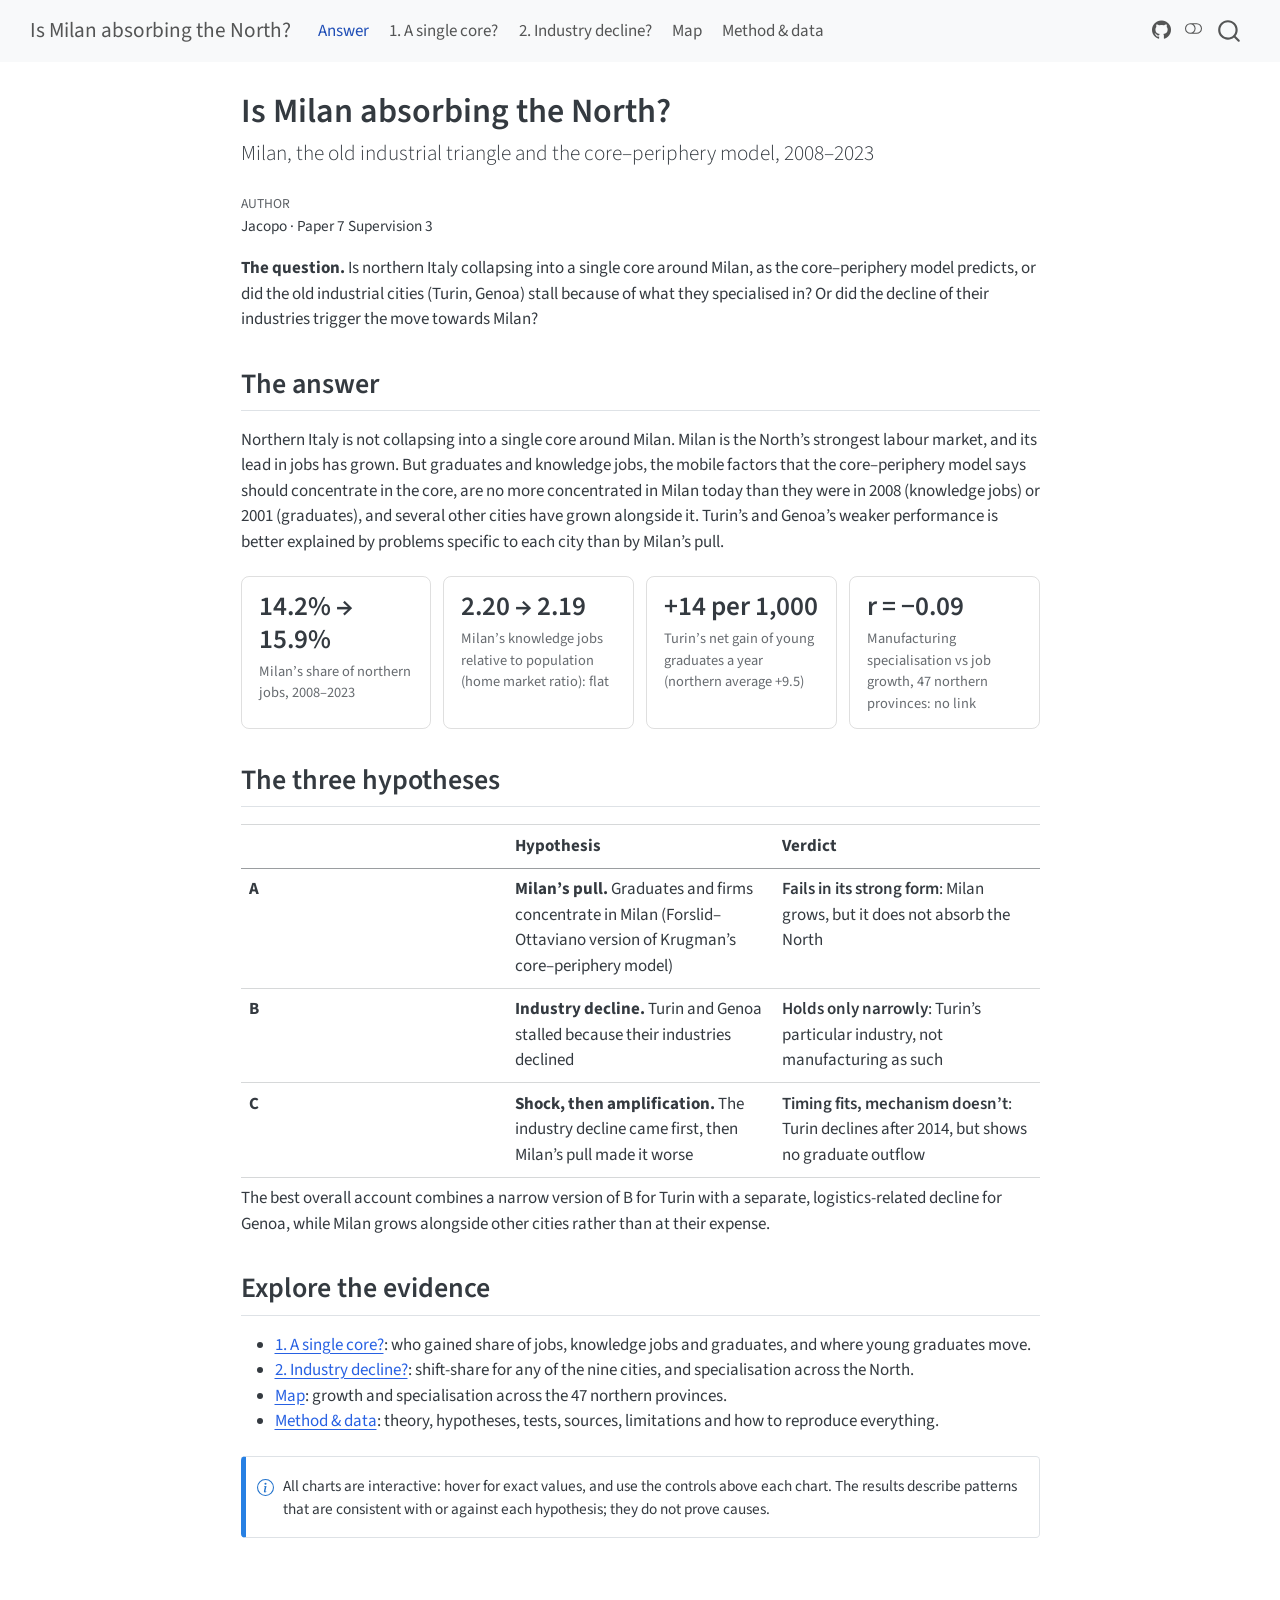
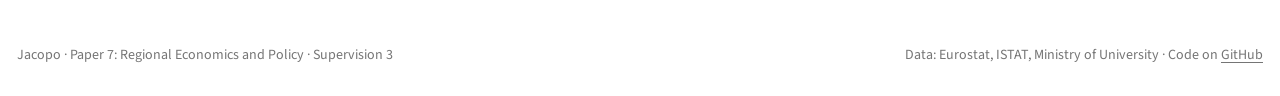
==== index.html @ 8862f88a "Built site for gh-pages" ====
<!DOCTYPE html>
<html xmlns="http://www.w3.org/1999/xhtml" lang="en" xml:lang="en"><head>

<meta charset="utf-8">
<meta name="generator" content="quarto-1.11.9">

<meta name="viewport" content="width=device-width, initial-scale=1.0, user-scalable=yes">

<meta name="author" content="Jacopo · Paper 7 Supervision 3">

<title>Is Milan absorbing the North?</title>
<style>
/* Default styles provided by pandoc.
** See https://pandoc.org/MANUAL.html#variables-for-html for config info.
*/
span.smallcaps{font-variant: small-caps;}
div.columns{display: flex; gap: 1.5em;}
div.column{flex: auto;}
@media screen {
div.columns{gap: min(4vw, 1.5em);}
div.column{overflow-x: auto;}
}
div.hanging-indent{margin-left: 1.5em; text-indent: -1.5em;}
ul.task-list{list-style: none;}
ul.task-list li input[type="checkbox"] {
  width: 0.8em;
  margin: 0 0.8em 0.2em -1em; /* quarto-specific, see https://github.com/quarto-dev/quarto-cli/issues/4556 */ 
  vertical-align: middle;
}
</style>


<script src="site_libs/quarto-nav/quarto-nav.js"></script>
<script src="site_libs/quarto-nav/headroom.min.js"></script>
<script src="site_libs/clipboard/clipboard.min.js"></script>
<script src="site_libs/quarto-search/autocomplete.umd.js"></script>
<script src="site_libs/quarto-search/fuse.min.js"></script>
<script src="site_libs/quarto-search/quarto-search.js"></script>
<meta name="quarto:offset" content="./">
<script src="site_libs/quarto-html/quarto.js" type="module"></script>
<script src="site_libs/quarto-html/tabsets/tabsets.js" type="module"></script>
<script src="site_libs/quarto-html/scrollable-regions/scrollable-regions.js" type="module"></script>
<script src="site_libs/quarto-html/popper.min.js"></script>
<script src="site_libs/quarto-html/tippy.umd.min.js"></script>
<script src="site_libs/quarto-html/anchor.min.js"></script>
<link href="site_libs/quarto-html/tippy.css" rel="stylesheet">
<link href="site_libs/quarto-html/quarto-syntax-highlighting-63b5708e65d6cd79cd7618c58d0c21e7.css" rel="stylesheet" class="quarto-color-scheme" id="quarto-text-highlighting-styles">
<link href="site_libs/quarto-html/quarto-syntax-highlighting-dark-447e42e69aaa9833c0ba1b986f430b20.css" rel="stylesheet" class="quarto-color-scheme quarto-color-alternate" id="quarto-text-highlighting-styles">
<link href="site_libs/quarto-html/quarto-syntax-highlighting-63b5708e65d6cd79cd7618c58d0c21e7.css" rel="stylesheet" class="quarto-color-scheme-extra" id="quarto-text-highlighting-styles">
<script src="site_libs/bootstrap/bootstrap.min.js"></script>
<link href="site_libs/bootstrap/bootstrap-icons.css" rel="stylesheet">
<link href="site_libs/bootstrap/bootstrap-d31a0c91b01e363be7b7a36e602e2c70.min.css" rel="stylesheet" append-hash="true" class="quarto-color-scheme" id="quarto-bootstrap" data-mode="light">
<link href="site_libs/bootstrap/bootstrap-dark-c1afb647e6504aed1ecd096a1ed45b6d.min.css" rel="stylesheet" append-hash="true" class="quarto-color-scheme quarto-color-alternate" id="quarto-bootstrap" data-mode="dark">
<link href="site_libs/bootstrap/bootstrap-d31a0c91b01e363be7b7a36e602e2c70.min.css" rel="stylesheet" append-hash="true" class="quarto-color-scheme-extra" id="quarto-bootstrap" data-mode="light">
<script id="quarto-search-options" type="application/json">{
  "location": "navbar",
  "copy-button": false,
  "collapse-after": 3,
  "panel-placement": "end",
  "type": "overlay",
  "limit": 50,
  "keyboard-shortcut": [
    "f",
    "/",
    "s"
  ],
  "show-item-context": false,
  "language": {
    "search-no-results-text": "No results",
    "search-matching-documents-text": "matching documents",
    "search-copy-link-title": "Copy link to search",
    "search-hide-matches-text": "Hide additional matches",
    "search-more-match-text": "more match in this document",
    "search-more-matches-text": "more matches in this document",
    "search-clear-button-title": "Clear",
    "search-text-placeholder": "",
    "search-detached-cancel-button-title": "Cancel",
    "search-submit-button-title": "Submit",
    "search-label": "Search"
  }
}</script>


<link rel="stylesheet" href="styles.css">
</head>

<body class="nav-fixed fullcontent quarto-light"><a id="quarto-skip-link" class="visually-hidden-focusable" href="#quarto-document-content">Skip to main content</a><script id="quarto-html-before-body" type="application/javascript">
    const toggleBodyColorMode = (bsSheetEl) => {
      const mode = bsSheetEl.getAttribute("data-mode");
      const bodyEl = window.document.querySelector("body");
      if (mode === "dark") {
        bodyEl.classList.add("quarto-dark");
        bodyEl.classList.remove("quarto-light");
      } else {
        bodyEl.classList.add("quarto-light");
        bodyEl.classList.remove("quarto-dark");
      }
    }
    const toggleBodyColorPrimary = () => {
      const bsSheetEl = window.document.querySelector("link#quarto-bootstrap:not([rel=disabled-stylesheet])");
      if (bsSheetEl) {
        toggleBodyColorMode(bsSheetEl);
      }
    }
    const setColorSchemeToggle = (alternate) => {
      const toggles = window.document.querySelectorAll('.quarto-color-scheme-toggle');
      for (let i=0; i < toggles.length; i++) {
        const toggle = toggles[i];
        if (toggle) {
          toggle.setAttribute("aria-checked", alternate ? "true" : "false");
          if (alternate) {
            toggle.classList.add("alternate");
          } else {
            toggle.classList.remove("alternate");
          }
        }
      }
    };
    const toggleColorMode = (alternate) => {
      // Switch the stylesheets
      const primaryStylesheets = window.document.querySelectorAll('link.quarto-color-scheme:not(.quarto-color-alternate)');
      const alternateStylesheets = window.document.querySelectorAll('link.quarto-color-scheme.quarto-color-alternate');
      manageTransitions('#quarto-margin-sidebar .nav-link', false);
      if (alternate) {
        // note: dark is layered on light, we don't disable primary!
        enableStylesheet(alternateStylesheets);
        for (const sheetNode of alternateStylesheets) {
          if (sheetNode.id === "quarto-bootstrap") {
            toggleBodyColorMode(sheetNode);
          }
        }
      } else {
        disableStylesheet(alternateStylesheets);
        enableStylesheet(primaryStylesheets)
        toggleBodyColorPrimary();
      }
      manageTransitions('#quarto-margin-sidebar .nav-link', true);
      // Switch the toggles
      setColorSchemeToggle(alternate)
    }
    // Hack to workaround the fact that safari doesn't
    // properly recolor the scrollbar when toggling (#1455).
    // Not run on load: stylesheets are set before first paint there, and
    // scrolling would undo the scroll to a URL fragment (#14973).
    // The one pixel nudge keeps the reader where they were.
    const refreshSafariScrollbar = () => {
      if (navigator.userAgent.indexOf('Safari') > 0 && navigator.userAgent.indexOf('Chrome') == -1) {
        manageTransitions("body", false);
        const scrollY = window.scrollY;
        window.scrollTo(0, scrollY > 0 ? scrollY - 1 : 1);
        setTimeout(() => {
          window.scrollTo(0, scrollY);
          manageTransitions("body", true);
        }, 40);
      }
    }
    const disableStylesheet = (stylesheets) => {
      for (let i=0; i < stylesheets.length; i++) {
        const stylesheet = stylesheets[i];
        stylesheet.rel = 'disabled-stylesheet';
      }
    }
    const enableStylesheet = (stylesheets) => {
      for (let i=0; i < stylesheets.length; i++) {
        const stylesheet = stylesheets[i];
        if(stylesheet.rel !== 'stylesheet') { // for Chrome, which will still FOUC without this check
          stylesheet.rel = 'stylesheet';
        }
      }
    }
    const manageTransitions = (selector, allowTransitions) => {
      const els = window.document.querySelectorAll(selector);
      for (let i=0; i < els.length; i++) {
        const el = els[i];
        if (allowTransitions) {
          el.classList.remove('notransition');
        } else {
          el.classList.add('notransition');
        }
      }
    }
    const isFileUrl = () => {
      return window.location.protocol === 'file:';
    }
    const hasAlternateSentinel = () => {
      let styleSentinel = getColorSchemeSentinel();
      if (styleSentinel !== null) {
        return styleSentinel === "alternate";
      } else {
        return false;
      }
    }
    const setStyleSentinel = (alternate) => {
      const value = alternate ? "alternate" : "default";
      if (!isFileUrl()) {
        window.localStorage.setItem("quarto-color-scheme", value);
      } else {
        localAlternateSentinel = value;
      }
    }
    const getColorSchemeSentinel = () => {
      if (!isFileUrl()) {
        const storageValue = window.localStorage.getItem("quarto-color-scheme");
        return storageValue != null ? storageValue : localAlternateSentinel;
      } else {
        return localAlternateSentinel;
      }
    }
    const toggleGiscusIfUsed = (isAlternate, darkModeDefault) => {
      const baseTheme = document.querySelector('#giscus-base-theme')?.value ?? 'light';
      const alternateTheme = document.querySelector('#giscus-alt-theme')?.value ?? 'dark';
      let newTheme = '';
      if(authorPrefersDark) {
        newTheme = isAlternate ? baseTheme : alternateTheme;
      } else {
        newTheme = isAlternate ? alternateTheme : baseTheme;
      }
      const changeGiscusTheme = () => {
        // From: https://github.com/giscus/giscus/issues/336
        const sendMessage = (message) => {
          const iframe = document.querySelector('iframe.giscus-frame');
          if (!iframe) return;
          iframe.contentWindow.postMessage({ giscus: message }, 'https://giscus.app');
        }
        sendMessage({
          setConfig: {
            theme: newTheme
          }
        });
      }
      const isGiscussLoaded = window.document.querySelector('iframe.giscus-frame') !== null;
      if (isGiscussLoaded) {
        changeGiscusTheme();
      }
    };
    const authorPrefersDark = false;
    const darkModeDefault = authorPrefersDark;
      document.querySelector('link#quarto-text-highlighting-styles.quarto-color-scheme-extra').rel = 'disabled-stylesheet';
      document.querySelector('link#quarto-bootstrap.quarto-color-scheme-extra').rel = 'disabled-stylesheet';
    let localAlternateSentinel = darkModeDefault ? 'alternate' : 'default';
    // Dark / light mode switch
    window.quartoToggleColorScheme = () => {
      // Read the current dark / light value
      let toAlternate = !hasAlternateSentinel();
      toggleColorMode(toAlternate);
      refreshSafariScrollbar();
      setStyleSentinel(toAlternate);
      toggleGiscusIfUsed(toAlternate, darkModeDefault);
      window.dispatchEvent(new Event('resize'));
    };
    // Switch to dark mode if need be
    if (hasAlternateSentinel()) {
      toggleColorMode(true);
    } else {
      toggleColorMode(false);
    }
  </script>

<div id="quarto-search-results"></div>
  <header id="quarto-header" class="headroom fixed-top">
    <nav class="navbar navbar-expand-lg " data-bs-theme="dark" aria-label="Site">
      <div class="navbar-container container-fluid">
      <div class="navbar-brand-container mx-auto">
    <a class="navbar-brand" href="./index.html">
    <span class="navbar-title">Is Milan absorbing the North?</span>
    </a>
  </div>
          <button class="navbar-toggler" type="button" data-bs-toggle="collapse" data-bs-target="#navbarCollapse" aria-controls="navbarCollapse" aria-expanded="false" aria-label="Toggle navigation" onclick="if (window.quartoToggleHeadroom) { window.quartoToggleHeadroom(); }">
  <span class="navbar-toggler-icon"></span>
</button>
          <div class="collapse navbar-collapse" id="navbarCollapse">
            <ul class="navbar-nav navbar-nav-scroll me-auto">
  <li class="nav-item">
    <a class="nav-link active" href="./index.html" aria-current="page"> 
<span class="menu-text">Answer</span></a>
  </li>  
  <li class="nav-item">
    <a class="nav-link" href="./part1.html"> 
<span class="menu-text">1. A single core?</span></a>
  </li>  
  <li class="nav-item">
    <a class="nav-link" href="./part2.html"> 
<span class="menu-text">2. Industry decline?</span></a>
  </li>  
  <li class="nav-item">
    <a class="nav-link" href="./map.html"> 
<span class="menu-text">Map</span></a>
  </li>  
  <li class="nav-item">
    <a class="nav-link" href="./method.html"> 
<span class="menu-text">Method &amp; data</span></a>
  </li>  
</ul>
            <ul class="navbar-nav navbar-nav-scroll ms-auto">
  <li class="nav-item compact">
    <a class="nav-link" href="https://github.com/jinjacopo/land-economy-supervision/tree/my-supervision"> <i class="bi bi-github" role="img" aria-label="Code and data on GitHub">
</i> 
<span class="menu-text"></span></a>
  </li>  
</ul>
          </div> <!-- /navcollapse -->
            <div class="quarto-navbar-tools">
  <button type="button" role="switch" aria-checked="false" class="quarto-color-scheme-toggle quarto-navigation-tool  px-1" onclick="window.quartoToggleColorScheme(); return false;" title="Toggle dark mode" aria-label="Toggle dark mode"><i class="bi"></i></button>
</div>
            <div id="quarto-search" class="" title="Search"></div>
      </div> <!-- /container-fluid -->
    </nav>
</header>
<!-- content -->
<div id="quarto-content" class="quarto-container page-columns page-rows-contents page-layout-article page-navbar">
<!-- sidebar -->
<!-- margin-sidebar -->
    
<!-- main -->
<main class="content" id="quarto-document-content" tabindex="-1">


<header id="title-block-header" class="quarto-title-block default">
<div class="quarto-title">
<h1 class="title">Is Milan absorbing the North?</h1>
<p class="subtitle lead">Milan, the old industrial triangle and the core–periphery model, 2008–2023</p>
</div>



<div class="quarto-title-meta">

    <div>
    <div class="quarto-title-meta-heading">Author</div>
    <div class="quarto-title-meta-contents">
             <p>Jacopo · Paper 7 Supervision 3 </p>
          </div>
  </div>
    
  
    
  </div>
  


</header>


<p><strong>The question.</strong> Is northern Italy collapsing into a single core around Milan, as the core–periphery model predicts, or did the old industrial cities (Turin, Genoa) stall because of what they specialised in? Or did the decline of their industries trigger the move towards Milan?</p>
<section id="the-answer" class="level2">
<h2 class="anchored" data-anchor-id="the-answer">The answer</h2>
<p>Northern Italy is not collapsing into a single core around Milan. Milan is the North’s strongest labour market, and its lead in jobs has grown. But graduates and knowledge jobs, the mobile factors that the core–periphery model says should concentrate in the core, are no more concentrated in Milan today than they were in 2008 (knowledge jobs) or 2001 (graduates), and several other cities have grown alongside it. Turin’s and Genoa’s weaker performance is better explained by problems specific to each city than by Milan’s pull.</p>
<div class="tiles">
<div class="tile">
<div class="value">
14.2% → 15.9%
</div>
<div class="label">
Milan’s share of northern jobs, 2008–2023
</div>
</div>
<div class="tile">
<div class="value">
2.20 → 2.19
</div>
<div class="label">
Milan’s knowledge jobs relative to population (home market ratio): flat
</div>
</div>
<div class="tile">
<div class="value">
+14 per 1,000
</div>
<div class="label">
Turin’s net gain of young graduates a year (northern average +9.5)
</div>
</div>
<div class="tile">
<div class="value">
r = −0.09
</div>
<div class="label">
Manufacturing specialisation vs job growth, 47 northern provinces: no link
</div>
</div>
</div>
</section>
<section id="the-three-hypotheses" class="level2">
<h2 class="anchored" data-anchor-id="the-three-hypotheses">The three hypotheses</h2>
<table class="caption-top table">
<colgroup>
<col style="width: 33%">
<col style="width: 33%">
<col style="width: 33%">
</colgroup>
<thead>
<tr class="header">
<th></th>
<th>Hypothesis</th>
<th>Verdict</th>
</tr>
</thead>
<tbody>
<tr class="odd">
<td><strong>A</strong></td>
<td><strong>Milan’s pull.</strong> Graduates and firms concentrate in Milan (Forslid–Ottaviano version of Krugman’s core–periphery model)</td>
<td><span class="verdict">Fails in its strong form</span>: Milan grows, but it does not absorb the North</td>
</tr>
<tr class="even">
<td><strong>B</strong></td>
<td><strong>Industry decline.</strong> Turin and Genoa stalled because their industries declined</td>
<td><span class="verdict">Holds only narrowly</span>: Turin’s particular industry, not manufacturing as such</td>
</tr>
<tr class="odd">
<td><strong>C</strong></td>
<td><strong>Shock, then amplification.</strong> The industry decline came first, then Milan’s pull made it worse</td>
<td><span class="verdict">Timing fits, mechanism doesn’t</span>: Turin declines after 2014, but shows no graduate outflow</td>
</tr>
</tbody>
</table>
<p>The best overall account combines a narrow version of B for Turin with a separate, logistics-related decline for Genoa, while Milan grows alongside other cities rather than at their expense.</p>
</section>
<section id="explore-the-evidence" class="level2">
<h2 class="anchored" data-anchor-id="explore-the-evidence">Explore the evidence</h2>
<ul>
<li><strong><a href="./part1.html">1. A single core?</a></strong>: who gained share of jobs, knowledge jobs and graduates, and where young graduates move.</li>
<li><strong><a href="./part2.html">2. Industry decline?</a></strong>: shift-share for any of the nine cities, and specialisation across the North.</li>
<li><strong><a href="./map.html">Map</a></strong>: growth and specialisation across the 47 northern provinces.</li>
<li><strong><a href="./method.html">Method &amp; data</a></strong>: theory, hypotheses, tests, sources, limitations and how to reproduce everything.</li>
</ul>
<div class="callout callout-style-simple callout-note">
<div class="callout-body d-flex">
<div class="callout-icon-container">
<i class="callout-icon"></i>
</div>
<div class="callout-body-container">
<p>All charts are interactive: hover for exact values, and use the controls above each chart. The results describe patterns that are consistent with or against each hypothesis; they do not prove causes.</p>
</div>
</div>
</div>


</section>

</main> <!-- /main -->
<script id="quarto-html-after-body" type="application/javascript">
  window.document.addEventListener("DOMContentLoaded", function (event) {
    // Ensure there is a toggle, if there isn't float one in the top right
    if (window.document.querySelector('.quarto-color-scheme-toggle') === null) {
      const toggle = window.document.createElement('button');
      toggle.type = "button";
      toggle.setAttribute("role", "switch");
      toggle.setAttribute("aria-checked", "false");
      toggle.classList.add('top-right');
      toggle.classList.add('quarto-color-scheme-toggle');
      toggle.setAttribute("aria-label", "Toggle dark mode");
      toggle.onclick = function() { try { window.quartoToggleColorScheme(); } catch {} return false; };
      const i = window.document.createElement("i");
      i.classList.add('bi');
      toggle.appendChild(i);
      // Put the toggle in a landmark of its own, so that landmark navigation
      // can reach it.
      //
      // The container is always a fresh direct child of body, and the toggle is
      // never moved into page furniture that the theme or the author controls.
      // The toggle is positioned against the page, so any ancestor that
      // establishes a containing block captures it: a positioned element or a
      // grid for position: absolute, and transform, filter, will-change or
      // contain for position: fixed. A direct child of body has none of these
      // to inherit, and the shift when one appears is silent and visual.
      //
      // ARIA says a document should have at most one banner, and axe reports a
      // duplicate whether or not the banners carry distinct labels. So use a
      // header when the page has no banner yet, and a named region otherwise.
      //
      // A header is a banner wherever it sits, unless it is inside sectioning
      // content, so this cannot just look at the children of body: a custom
      // page layout wraps the title block header in a plain div. An explicit
      // role="banner" always counts.
      const sectioning = 'article, aside, main, nav, section, [role="article"], [role="complementary"], [role="main"], [role="navigation"], [role="region"]';
      const hasBanner = Array.from(
        window.document.querySelectorAll('header:not([role]), [role="banner"]')
      ).some(function(el) {
        return el.hasAttribute("role") || el.closest(sectioning) === null;
      });
      const container = window.document.createElement(hasBanner ? "div" : "header");
      if (hasBanner) {
        container.setAttribute("role", "region");
        container.setAttribute("aria-label", "Toggle dark mode");
      }
      container.classList.add('quarto-color-scheme-toggle-container');
      container.appendChild(toggle);
      window.document.body.appendChild(container);
    }
    setColorSchemeToggle(hasAlternateSentinel())
    const icon = "";
    const anchorJS = new window.AnchorJS();
    anchorJS.options = {
      placement: 'right',
      icon: icon
    };
    anchorJS.add('.anchored');
    const isCodeAnnotation = (el) => {
      for (const clz of el.classList) {
        if (clz.startsWith('code-annotation-')) {                     
          return true;
        }
      }
      return false;
    }
    const onCopySuccess = function(e) {
      // button target
      const button = e.trigger;
      // don't keep focus
      button.blur();
      // flash "checked"
      button.classList.add('code-copy-button-checked');
      var currentTitle = button.getAttribute("title");
      button.setAttribute("title", "Copied!");
      let tooltip;
      if (window.bootstrap) {
        button.setAttribute("data-bs-toggle", "tooltip");
        button.setAttribute("data-bs-placement", "left");
        button.setAttribute("data-bs-title", "Copied!");
        tooltip = new bootstrap.Tooltip(button, 
          { trigger: "manual", 
            customClass: "code-copy-button-tooltip",
            offset: [0, -8]});
        tooltip.show();    
      }
      setTimeout(function() {
        if (tooltip) {
          tooltip.hide();
          button.removeAttribute("data-bs-title");
          button.removeAttribute("data-bs-toggle");
          button.removeAttribute("data-bs-placement");
        }
        button.setAttribute("title", currentTitle);
        button.classList.remove('code-copy-button-checked');
      }, 1000);
      // clear code selection
      e.clearSelection();
    }
    const getTextToCopy = function(trigger) {
      const outerScaffold = trigger.parentElement.cloneNode(true);
      const codeEl = outerScaffold.querySelector('code');
      for (const childEl of codeEl.children) {
        if (isCodeAnnotation(childEl)) {
          childEl.remove();
        }
      }
      return codeEl.innerText;
    }
    const clipboard = new window.ClipboardJS('.code-copy-button:not([data-in-quarto-modal])', {
      text: getTextToCopy
    });
    clipboard.on('success', onCopySuccess);
    if (window.document.getElementById('quarto-embedded-source-code-modal')) {
      const clipboardModal = new window.ClipboardJS('.code-copy-button[data-in-quarto-modal]', {
        text: getTextToCopy,
        container: window.document.getElementById('quarto-embedded-source-code-modal')
      });
      clipboardModal.on('success', onCopySuccess);
    }
      var localhostRegex = new RegExp(/^(?:http|https):\/\/localhost\:?[0-9]*\//);
      var mailtoRegex = new RegExp(/^mailto:/);
        var filterRegex = new RegExp('/' + window.location.host + '/');
      var isInternal = (href) => {
          return filterRegex.test(href) || localhostRegex.test(href) || mailtoRegex.test(href);
      }
      // Inspect non-navigation links and adorn them if external
      window.quartoDecorateExternalLinks = function (root) {
     var links = (root || window.document).querySelectorAll('a[href]:not(.nav-link):not(.navbar-brand):not(.toc-action):not(.sidebar-link):not(.sidebar-item-toggle):not(.pagination-link):not(.no-external):not([aria-hidden]):not(.dropdown-item):not(.quarto-navigation-tool):not(.about-link)');
      for (var i=0; i<links.length; i++) {
        const link = links[i];
        if (!isInternal(link.href)) {
          // undo the damage that might have been done by quarto-nav.js in the case of
          // links that we want to consider external
          if (link.dataset.originalHref !== undefined) {
            link.href = link.dataset.originalHref;
          }
          if (!link.classList.contains('no-external-icon')) {
          }
        }
      }
      };
      window.quartoDecorateExternalLinks(window.document);
    // Esc closes the popup (WCAG 1.4.13) and focus leaving both trigger and
    // popup closes it (WCAG 2.4.11); tippy handles neither for interactive popups.
    const hideOnEscAndFocusOut = {
      name: 'hideOnEscAndFocusOut',
      defaultValue: true,
      fn(instance) {
        const dismiss = () => {
          // A show scheduled by the trigger delay would otherwise reopen it
          instance.clearDelayTimeouts();
          instance.hide();
        };
        const onKeyDown = (event) => {
          if (event.key !== 'Escape') {
            return;
          }
          // Keep Esc from also reaching page handlers (e.g. reveal.js overview),
          // except an open reveal.js slide menu, which Esc should close too.
          // The menu handles keys only when its keyboard option is on.
          const menuHandlesEsc = window.Reveal?.getPlugin?.('menu')?.isOpen() &&
            window.Reveal.getConfig().menu?.keyboard !== false;
          if (!menuHandlesEsc) {
            event.stopPropagation();
          }
          if (instance.popper.contains(window.document.activeElement)) {
            // Disabled while refocusing so the focus trigger does not reopen it
            instance.disable();
            instance.reference.focus();
            instance.enable();
          }
          dismiss();
        };
        const onFocusOut = (event) => {
          const target = event.relatedTarget;
          if (target && !instance.reference.contains(target) &&
              !instance.popper.contains(target)) {
            dismiss();
          }
        };
        // On the trigger too: a click trigger (code-annotations: select) has no
        // blur handling. Attached for the instance's lifetime so leaving the
        // trigger also cancels a show still pending on the trigger delay.
        instance.reference.addEventListener('focusout', onFocusOut);
        return {
          onShow() {
            window.document.addEventListener('keydown', onKeyDown, true);
            instance.popper.addEventListener('focusout', onFocusOut);
          },
          onHide() {
            window.document.removeEventListener('keydown', onKeyDown, true);
            instance.popper.removeEventListener('focusout', onFocusOut);
          },
          onDestroy() {
            instance.reference.removeEventListener('focusout', onFocusOut);
          },
        };
      },
    };
    function tippyHover(el, contentFn, onTriggerFn, onUntriggerFn) {
      const config = {
        allowHTML: true,
        maxWidth: 500,
        delay: 100,
        arrow: false,
        appendTo: function(el) {
            return el.parentElement;
        },
        interactive: true,
        interactiveBorder: 10,
        theme: 'quarto',
        placement: 'bottom-start',
        plugins: [hideOnEscAndFocusOut],
      };
      if (contentFn) {
        config.content = contentFn;
      }
      if (onTriggerFn) {
        config.onTrigger = onTriggerFn;
      }
      if (onUntriggerFn) {
        config.onUntrigger = onUntriggerFn;
      }
      window.tippy(el, config); 
    }
    const noterefs = window.document.querySelectorAll('a[role="doc-noteref"]');
    for (var i=0; i<noterefs.length; i++) {
      const ref = noterefs[i];
      tippyHover(ref, function() {
        // use id or data attribute instead here
        let href = ref.getAttribute('data-footnote-href') || ref.getAttribute('href');
        try { href = new URL(href).hash; } catch {}
        const id = href.replace(/^#\/?/, "");
        const note = window.document.getElementById(id);
        if (note) {
          return note.innerHTML;
        } else {
          return "";
        }
      });
    }
    const xrefs = window.document.querySelectorAll('a.quarto-xref');
    const processXRef = (id, note) => {
      // Strip column container classes
      const stripColumnClz = (el) => {
        el.classList.remove("page-full", "page-columns");
        if (el.children) {
          for (const child of el.children) {
            stripColumnClz(child);
          }
        }
      }
      stripColumnClz(note)
      if (id === null || id.startsWith('sec-')) {
        // Special case sections, only their first couple elements
        const container = document.createElement("div");
        if (note.children && note.children.length > 2) {
          container.appendChild(note.children[0].cloneNode(true));
          for (let i = 1; i < note.children.length; i++) {
            const child = note.children[i];
            if (child.tagName === "P" && child.innerText === "") {
              continue;
            } else {
              container.appendChild(child.cloneNode(true));
              break;
            }
          }
          if (window.Quarto?.typesetMath) {
            window.Quarto.typesetMath(container);
          }
          return container.innerHTML
        } else {
          if (window.Quarto?.typesetMath) {
            window.Quarto.typesetMath(note);
          }
          return note.innerHTML;
        }
      } else {
        // Remove any anchor links if they are present
        const anchorLink = note.querySelector('a.anchorjs-link');
        if (anchorLink) {
          anchorLink.remove();
        }
        if (window.Quarto?.typesetMath) {
          window.Quarto.typesetMath(note);
        }
        if (note.classList.contains("callout")) {
          return note.outerHTML;
        } else {
          return note.innerHTML;
        }
      }
    }
    for (var i=0; i<xrefs.length; i++) {
      const xref = xrefs[i];
      tippyHover(xref, undefined, function(instance) {
        instance.disable();
        let url = xref.getAttribute('href');
        let hash = undefined; 
        if (url.startsWith('#')) {
          hash = url;
        } else {
          try { hash = new URL(url).hash; } catch {}
        }
        if (hash) {
          const id = hash.replace(/^#\/?/, "");
          const note = window.document.getElementById(id);
          if (note !== null) {
            try {
              const html = processXRef(id, note.cloneNode(true));
              instance.setContent(html);
            } finally {
              instance.enable();
              instance.show();
            }
          } else {
            // See if we can fetch this
            fetch(url.split('#')[0])
            .then(res => res.text())
            .then(html => {
              const parser = new DOMParser();
              const htmlDoc = parser.parseFromString(html, "text/html");
              const note = htmlDoc.getElementById(id);
              if (note !== null) {
                const html = processXRef(id, note);
                instance.setContent(html);
              } 
            }).finally(() => {
              instance.enable();
              instance.show();
            });
          }
        } else {
          // See if we can fetch a full url (with no hash to target)
          // This is a special case and we should probably do some content thinning / targeting
          fetch(url)
          .then(res => res.text())
          .then(html => {
            const parser = new DOMParser();
            const htmlDoc = parser.parseFromString(html, "text/html");
            const note = htmlDoc.querySelector('main.content');
            if (note !== null) {
              // This should only happen for chapter cross references
              // (since there is no id in the URL)
              // remove the first header
              if (note.children.length > 0 && note.children[0].tagName === "HEADER") {
                note.children[0].remove();
              }
              const html = processXRef(null, note);
              instance.setContent(html);
            } 
          }).finally(() => {
            instance.enable();
            instance.show();
          });
        }
      }, function(instance) {
      });
    }
        let selectedAnnoteEl;
        const selectorForAnnotation = ( cell, annotation) => {
          let cellAttr = 'data-code-cell="' + cell + '"';
          let lineAttr = 'data-code-annotation="' +  annotation + '"';
          const selector = 'span[' + cellAttr + '][' + lineAttr + ']';
          return selector;
        }
        const selectCodeLines = (annoteEl) => {
          const doc = window.document;
          const targetCell = annoteEl.getAttribute("data-target-cell");
          const targetAnnotation = annoteEl.getAttribute("data-target-annotation");
          const annoteSpan = window.document.querySelector(selectorForAnnotation(targetCell, targetAnnotation));
          const lines = annoteSpan.getAttribute("data-code-lines").split(",");
          const lineIds = lines.map((line) => {
            return targetCell + "-" + line;
          })
          // Each band is positioned against its own containing block, which is
          // not the offsetParent of the lines, so place it from client rects.
          const placeBand = (band, firstEl, lastEl, codeBlock) => {
            const container = band.offsetParent;
            if (container === null) {
              return;
            }
            const containerRect = container.getBoundingClientRect();
            // Reveal.js scales slides with a transform, so convert client
            // pixels back to the CSS pixels of the container.
            const scale = containerRect.height / container.offsetHeight || 1;
            const firstRect = firstEl.getBoundingClientRect();
            const lastRect = lastEl.getBoundingClientRect();
            const top = (firstRect.top - containerRect.top) / scale - container.clientTop + container.scrollTop;
            const height = (lastRect.bottom - firstRect.top) / scale;
            band.style.top = top - 2 + "px";
            band.style.height = height + 4 + "px";
            if (codeBlock) {
              // Without the copy button wrapper, the containing block is wider
              // than the code block, so span the code block explicitly.
              const blockRect = codeBlock.getBoundingClientRect();
              band.style.left = (blockRect.left - containerRect.left) / scale - container.clientLeft + container.scrollLeft + "px";
              band.style.width = blockRect.width / scale + "px";
            }
          };
          if (lineIds.length > 0) {
            const el = window.document.getElementById(lineIds[0]);
            const lastEl = window.document.getElementById(lineIds[lineIds.length - 1]);
            const parent = el.parentElement.parentElement;
            // cook up a div (if necessary) and position it
            let div = window.document.getElementById("code-annotation-line-highlight");
            if (div === null) {
              div = window.document.createElement("div");
              div.setAttribute("id", "code-annotation-line-highlight");
              div.style.position = 'absolute';
              parent.appendChild(div);
            }
            placeBand(div, el, lastEl, parent.closest("div.sourceCode") || parent);
            let gutterDiv = window.document.getElementById("code-annotation-line-highlight-gutter");
            if (gutterDiv === null) {
              gutterDiv = window.document.createElement("div");
              gutterDiv.setAttribute("id", "code-annotation-line-highlight-gutter");
              gutterDiv.style.position = 'absolute';
              const codeCell = window.document.getElementById(targetCell);
              const gutter = codeCell.querySelector('.code-annotation-gutter');
              gutter.appendChild(gutterDiv);
            }
            placeBand(gutterDiv, el, lastEl);
            selectedAnnoteEl = annoteEl;
          }
        };
        const unselectCodeLines = () => {
          const elementsIds = ["code-annotation-line-highlight", "code-annotation-line-highlight-gutter"];
          elementsIds.forEach((elId) => {
            const div = window.document.getElementById(elId);
            if (div) {
              div.remove();
            }
          });
          selectedAnnoteEl = undefined;
        };
          // Handle positioning of the toggle
      window.addEventListener(
        "resize",
        throttle(() => {
          elRect = undefined;
          if (selectedAnnoteEl) {
            selectCodeLines(selectedAnnoteEl);
          }
        }, 10)
      );
      function throttle(fn, ms) {
      let throttle = false;
      let timer;
        return (...args) => {
          if(!throttle) { // first call gets through
              fn.apply(this, args);
              throttle = true;
          } else { // all the others get throttled
              if(timer) clearTimeout(timer); // cancel #2
              timer = setTimeout(() => {
                fn.apply(this, args);
                timer = throttle = false;
              }, ms);
          }
        };
      }
        // Attach click handler to the DT
        const annoteDls = window.document.querySelectorAll('dt[data-target-cell]');
        for (const annoteDlNode of annoteDls) {
          annoteDlNode.addEventListener('click', (event) => {
            const clickedEl = event.target;
            if (clickedEl !== selectedAnnoteEl) {
              unselectCodeLines();
              const activeEl = window.document.querySelector('dt[data-target-cell].code-annotation-active');
              if (activeEl) {
                activeEl.classList.remove('code-annotation-active');
              }
              selectCodeLines(clickedEl);
              clickedEl.classList.add('code-annotation-active');
            } else {
              // Unselect the line
              unselectCodeLines();
              clickedEl.classList.remove('code-annotation-active');
            }
          });
        }
    const findCites = (el) => {
      const parentEl = el.parentElement;
      if (parentEl) {
        const cites = parentEl.dataset.cites;
        if (cites) {
          return {
            el,
            cites: cites.split(' ')
          };
        } else {
          return findCites(el.parentElement)
        }
      } else {
        return undefined;
      }
    };
    var bibliorefs = window.document.querySelectorAll('a[role="doc-biblioref"]');
    for (var i=0; i<bibliorefs.length; i++) {
      const ref = bibliorefs[i];
      const citeInfo = findCites(ref);
      if (citeInfo) {
        tippyHover(citeInfo.el, function() {
          var popup = window.document.createElement('div');
          citeInfo.cites.forEach(function(cite) {
            var citeDiv = window.document.createElement('div');
            citeDiv.classList.add('hanging-indent');
            citeDiv.classList.add('csl-entry');
            var biblioDiv = window.document.getElementById('ref-' + cite);
            if (biblioDiv) {
              citeDiv.innerHTML = biblioDiv.innerHTML;
            }
            popup.appendChild(citeDiv);
          });
          return popup.innerHTML;
        });
      }
    }
  });
  </script>
  <script type="application/javascript">
  window.quartoScrollableRegionsLabels = {"code":"Scrollable code","output":"Scrollable output"};
  </script>
</div> <!-- /content -->
<footer class="footer">
  <div class="nav-footer">
    <div class="nav-footer-left">
<p>Jacopo · Paper 7: Regional Economics and Policy · Supervision 3</p>
</div>   
    <div class="nav-footer-center">
      &nbsp;
    </div>
    <div class="nav-footer-right">
<p>Data: Eurostat, ISTAT, Ministry of University · Code on <a href="https://github.com/jinjacopo/land-economy-supervision/tree/my-supervision">GitHub</a></p>
</div>
  </div>
</footer>




</body></html>
---- site_libs/quarto-html/tippy.css ----
.tippy-box[data-animation=fade][data-state=hidden]{opacity:0}[data-tippy-root]{max-width:calc(100vw - 10px)}.tippy-box{position:relative;background-color:#333;color:#fff;border-radius:4px;font-size:14px;line-height:1.4;white-space:normal;outline:0;transition-property:transform,visibility,opacity}.tippy-box[data-placement^=top]>.tippy-arrow{bottom:0}.tippy-box[data-placement^=top]>.tippy-arrow:before{bottom:-7px;left:0;border-width:8px 8px 0;border-top-color:initial;transform-origin:center top}.tippy-box[data-placement^=bottom]>.tippy-arrow{top:0}.tippy-box[data-placement^=bottom]>.tippy-arrow:before{top:-7px;left:0;border-width:0 8px 8px;border-bottom-color:initial;transform-origin:center bottom}.tippy-box[data-placement^=left]>.tippy-arrow{right:0}.tippy-box[data-placement^=left]>.tippy-arrow:before{border-width:8px 0 8px 8px;border-left-color:initial;right:-7px;transform-origin:center left}.tippy-box[data-placement^=right]>.tippy-arrow{left:0}.tippy-box[data-placement^=right]>.tippy-arrow:before{left:-7px;border-width:8px 8px 8px 0;border-right-color:initial;transform-origin:center right}.tippy-box[data-inertia][data-state=visible]{transition-timing-function:cubic-bezier(.54,1.5,.38,1.11)}.tippy-arrow{width:16px;height:16px;color:#333}.tippy-arrow:before{content:"";position:absolute;border-color:transparent;border-style:solid}.tippy-content{position:relative;padding:5px 9px;z-index:1}
---- site_libs/quarto-html/quarto-syntax-highlighting-63b5708e65d6cd79cd7618c58d0c21e7.css ----
/* quarto syntax highlight colors */
:root {
  --quarto-hl-ot-color: #003B4F;
  --quarto-hl-at-color: #657422;
  --quarto-hl-ss-color: #20794D;
  --quarto-hl-an-color: #5E5E5E;
  --quarto-hl-fu-color: #4758AB;
  --quarto-hl-st-color: #20794D;
  --quarto-hl-cf-color: #003B4F;
  --quarto-hl-op-color: #5E5E5E;
  --quarto-hl-er-color: #AD0000;
  --quarto-hl-bn-color: #AD0000;
  --quarto-hl-al-color: #AD0000;
  --quarto-hl-va-color: #111111;
  --quarto-hl-bu-color: inherit;
  --quarto-hl-ex-color: inherit;
  --quarto-hl-pp-color: #AD0000;
  --quarto-hl-in-color: #5E5E5E;
  --quarto-hl-vs-color: #20794D;
  --quarto-hl-wa-color: #5E5E5E;
  --quarto-hl-do-color: #5E5E5E;
  --quarto-hl-im-color: #00769E;
  --quarto-hl-ch-color: #20794D;
  --quarto-hl-dt-color: #AD0000;
  --quarto-hl-fl-color: #AD0000;
  --quarto-hl-co-color: #5E5E5E;
  --quarto-hl-cv-color: #5E5E5E;
  --quarto-hl-cn-color: #8f5902;
  --quarto-hl-sc-color: #5E5E5E;
  --quarto-hl-dv-color: #AD0000;
  --quarto-hl-kw-color: #003B4F;
}

/* other quarto variables */
:root {
  --quarto-font-monospace: SFMono-Regular, Menlo, Monaco, Consolas, "Liberation Mono", "Courier New", monospace;
}

/* syntax highlight based on Pandoc's rules */
pre > code.sourceCode > span {
  color: #003B4F;
}

code.sourceCode > span {
  color: #003B4F;
}

div.sourceCode,
div.sourceCode pre.sourceCode {
  color: #003B4F;
}

/* Normal */
code span {
  color: #003B4F;
}

/* Alert */
code span.al {
  color: #AD0000;
  font-style: inherit;
}

/* Annotation */
code span.an {
  color: #5E5E5E;
  font-style: inherit;
}

/* Attribute */
code span.at {
  color: #657422;
  font-style: inherit;
}

/* BaseN */
code span.bn {
  color: #AD0000;
  font-style: inherit;
}

/* BuiltIn */
code span.bu {
  font-style: inherit;
}

/* ControlFlow */
code span.cf {
  color: #003B4F;
  font-weight: bold;
  font-style: inherit;
}

/* Char */
code span.ch {
  color: #20794D;
  font-style: inherit;
}

/* Constant */
code span.cn {
  color: #8f5902;
  font-style: inherit;
}

/* Comment */
code span.co {
  color: #5E5E5E;
  font-style: inherit;
}

/* CommentVar */
code span.cv {
  color: #5E5E5E;
  font-style: italic;
}

/* Documentation */
code span.do {
  color: #5E5E5E;
  font-style: italic;
}

/* DataType */
code span.dt {
  color: #AD0000;
  font-style: inherit;
}

/* DecVal */
code span.dv {
  color: #AD0000;
  font-style: inherit;
}

/* Error */
code span.er {
  color: #AD0000;
  font-style: inherit;
}

/* Extension */
code span.ex {
  font-style: inherit;
}

/* Float */
code span.fl {
  color: #AD0000;
  font-style: inherit;
}

/* Function */
code span.fu {
  color: #4758AB;
  font-style: inherit;
}

/* Import */
code span.im {
  color: #00769E;
  font-style: inherit;
}

/* Information */
code span.in {
  color: #5E5E5E;
  font-style: inherit;
}

/* Keyword */
code span.kw {
  color: #003B4F;
  font-weight: bold;
  font-style: inherit;
}

/* Operator */
code span.op {
  color: #5E5E5E;
  font-style: inherit;
}

/* Other */
code span.ot {
  color: #003B4F;
  font-style: inherit;
}

/* Preprocessor */
code span.pp {
  color: #AD0000;
  font-style: inherit;
}

/* SpecialChar */
code span.sc {
  color: #5E5E5E;
  font-style: inherit;
}

/* SpecialString */
code span.ss {
  color: #20794D;
  font-style: inherit;
}

/* String */
code span.st {
  color: #20794D;
  font-style: inherit;
}

/* Variable */
code span.va {
  color: #111111;
  font-style: inherit;
}

/* VerbatimString */
code span.vs {
  color: #20794D;
  font-style: inherit;
}

/* Warning */
code span.wa {
  color: #5E5E5E;
  font-style: italic;
}

.prevent-inlining {
  content: "</";
}

/*# sourceMappingURL=054cc16b9e9817627be6994582d2ffb5.css.map */
---- site_libs/quarto-html/quarto-syntax-highlighting-dark-447e42e69aaa9833c0ba1b986f430b20.css ----
/* quarto syntax highlight colors */
:root {
  --quarto-hl-al-color: #f07178;
  --quarto-hl-an-color: #d4d0ab;
  --quarto-hl-at-color: #00e0e0;
  --quarto-hl-bn-color: #d4d0ab;
  --quarto-hl-bu-color: #abe338;
  --quarto-hl-ch-color: #abe338;
  --quarto-hl-co-color: #f8f8f2;
  --quarto-hl-cv-color: #ffd700;
  --quarto-hl-cn-color: #ffd700;
  --quarto-hl-cf-color: #ffa07a;
  --quarto-hl-dt-color: #ffa07a;
  --quarto-hl-dv-color: #d4d0ab;
  --quarto-hl-do-color: #f8f8f2;
  --quarto-hl-er-color: #f07178;
  --quarto-hl-ex-color: #00e0e0;
  --quarto-hl-fl-color: #d4d0ab;
  --quarto-hl-fu-color: #ffa07a;
  --quarto-hl-im-color: #abe338;
  --quarto-hl-in-color: #d4d0ab;
  --quarto-hl-kw-color: #ffa07a;
  --quarto-hl-op-color: #ffa07a;
  --quarto-hl-ot-color: #00e0e0;
  --quarto-hl-pp-color: #dcc6e0;
  --quarto-hl-re-color: #00e0e0;
  --quarto-hl-sc-color: #abe338;
  --quarto-hl-ss-color: #abe338;
  --quarto-hl-st-color: #abe338;
  --quarto-hl-va-color: #00e0e0;
  --quarto-hl-vs-color: #abe338;
  --quarto-hl-wa-color: #dcc6e0;
}

/* other quarto variables */
:root {
  --quarto-font-monospace: SFMono-Regular, Menlo, Monaco, Consolas, "Liberation Mono", "Courier New", monospace;
}

/* syntax highlight based on Pandoc's rules */
pre > code.sourceCode > span {
  color: #f8f8f2;
}

code.sourceCode > span {
  color: #f8f8f2;
}

div.sourceCode,
div.sourceCode pre.sourceCode {
  color: #f8f8f2;
}

/* Normal */
code span {
  color: #f8f8f2;
}

/* Alert */
code span.al {
  color: #f07178;
}

/* Annotation */
code span.an {
  color: #d4d0ab;
}

/* Attribute */
code span.at {
  color: #00e0e0;
}

/* BaseN */
code span.bn {
  color: #d4d0ab;
}

/* BuiltIn */
code span.bu {
  color: #abe338;
}

/* ControlFlow */
code span.cf {
  font-weight: bold;
  color: #ffa07a;
}

/* Char */
code span.ch {
  color: #abe338;
}

/* Constant */
code span.cn {
  color: #ffd700;
}

/* Comment */
code span.co {
  font-style: italic;
  color: #f8f8f2;
}

/* CommentVar */
code span.cv {
  color: #ffd700;
}

/* Documentation */
code span.do {
  color: #f8f8f2;
}

/* DataType */
code span.dt {
  color: #ffa07a;
}

/* DecVal */
code span.dv {
  color: #d4d0ab;
}

/* Error */
code span.er {
  color: #f07178;
  text-decoration: underline;
}

/* Extension */
code span.ex {
  font-weight: bold;
  color: #00e0e0;
}

/* Float */
code span.fl {
  color: #d4d0ab;
}

/* Function */
code span.fu {
  color: #ffa07a;
}

/* Import */
code span.im {
  color: #abe338;
}

/* Information */
code span.in {
  color: #d4d0ab;
}

/* Keyword */
code span.kw {
  font-weight: bold;
  color: #ffa07a;
}

/* Operator */
code span.op {
  color: #ffa07a;
}

/* Other */
code span.ot {
  color: #00e0e0;
}

/* Preprocessor */
code span.pp {
  color: #dcc6e0;
}

/* RegionMarker */
code span.re {
  background-color: #f8f8f2;
  color: #00e0e0;
}

/* SpecialChar */
code span.sc {
  color: #abe338;
}

/* SpecialString */
code span.ss {
  color: #abe338;
}

/* String */
code span.st {
  color: #abe338;
}

/* Variable */
code span.va {
  color: #00e0e0;
}

/* VerbatimString */
code span.vs {
  color: #abe338;
}

/* Warning */
code span.wa {
  color: #dcc6e0;
}

.prevent-inlining {
  content: "</";
}

/*# sourceMappingURL=be8e1111c2b710f7c3a4926ffa2967aa.css.map */
---- site_libs/quarto-html/quarto-syntax-highlighting-63b5708e65d6cd79cd7618c58d0c21e7.css ----
/* quarto syntax highlight colors */
:root {
  --quarto-hl-ot-color: #003B4F;
  --quarto-hl-at-color: #657422;
  --quarto-hl-ss-color: #20794D;
  --quarto-hl-an-color: #5E5E5E;
  --quarto-hl-fu-color: #4758AB;
  --quarto-hl-st-color: #20794D;
  --quarto-hl-cf-color: #003B4F;
  --quarto-hl-op-color: #5E5E5E;
  --quarto-hl-er-color: #AD0000;
  --quarto-hl-bn-color: #AD0000;
  --quarto-hl-al-color: #AD0000;
  --quarto-hl-va-color: #111111;
  --quarto-hl-bu-color: inherit;
  --quarto-hl-ex-color: inherit;
  --quarto-hl-pp-color: #AD0000;
  --quarto-hl-in-color: #5E5E5E;
  --quarto-hl-vs-color: #20794D;
  --quarto-hl-wa-color: #5E5E5E;
  --quarto-hl-do-color: #5E5E5E;
  --quarto-hl-im-color: #00769E;
  --quarto-hl-ch-color: #20794D;
  --quarto-hl-dt-color: #AD0000;
  --quarto-hl-fl-color: #AD0000;
  --quarto-hl-co-color: #5E5E5E;
  --quarto-hl-cv-color: #5E5E5E;
  --quarto-hl-cn-color: #8f5902;
  --quarto-hl-sc-color: #5E5E5E;
  --quarto-hl-dv-color: #AD0000;
  --quarto-hl-kw-color: #003B4F;
}

/* other quarto variables */
:root {
  --quarto-font-monospace: SFMono-Regular, Menlo, Monaco, Consolas, "Liberation Mono", "Courier New", monospace;
}

/* syntax highlight based on Pandoc's rules */
pre > code.sourceCode > span {
  color: #003B4F;
}

code.sourceCode > span {
  color: #003B4F;
}

div.sourceCode,
div.sourceCode pre.sourceCode {
  color: #003B4F;
}

/* Normal */
code span {
  color: #003B4F;
}

/* Alert */
code span.al {
  color: #AD0000;
  font-style: inherit;
}

/* Annotation */
code span.an {
  color: #5E5E5E;
  font-style: inherit;
}

/* Attribute */
code span.at {
  color: #657422;
  font-style: inherit;
}

/* BaseN */
code span.bn {
  color: #AD0000;
  font-style: inherit;
}

/* BuiltIn */
code span.bu {
  font-style: inherit;
}

/* ControlFlow */
code span.cf {
  color: #003B4F;
  font-weight: bold;
  font-style: inherit;
}

/* Char */
code span.ch {
  color: #20794D;
  font-style: inherit;
}

/* Constant */
code span.cn {
  color: #8f5902;
  font-style: inherit;
}

/* Comment */
code span.co {
  color: #5E5E5E;
  font-style: inherit;
}

/* CommentVar */
code span.cv {
  color: #5E5E5E;
  font-style: italic;
}

/* Documentation */
code span.do {
  color: #5E5E5E;
  font-style: italic;
}

/* DataType */
code span.dt {
  color: #AD0000;
  font-style: inherit;
}

/* DecVal */
code span.dv {
  color: #AD0000;
  font-style: inherit;
}

/* Error */
code span.er {
  color: #AD0000;
  font-style: inherit;
}

/* Extension */
code span.ex {
  font-style: inherit;
}

/* Float */
code span.fl {
  color: #AD0000;
  font-style: inherit;
}

/* Function */
code span.fu {
  color: #4758AB;
  font-style: inherit;
}

/* Import */
code span.im {
  color: #00769E;
  font-style: inherit;
}

/* Information */
code span.in {
  color: #5E5E5E;
  font-style: inherit;
}

/* Keyword */
code span.kw {
  color: #003B4F;
  font-weight: bold;
  font-style: inherit;
}

/* Operator */
code span.op {
  color: #5E5E5E;
  font-style: inherit;
}

/* Other */
code span.ot {
  color: #003B4F;
  font-style: inherit;
}

/* Preprocessor */
code span.pp {
  color: #AD0000;
  font-style: inherit;
}

/* SpecialChar */
code span.sc {
  color: #5E5E5E;
  font-style: inherit;
}

/* SpecialString */
code span.ss {
  color: #20794D;
  font-style: inherit;
}

/* String */
code span.st {
  color: #20794D;
  font-style: inherit;
}

/* Variable */
code span.va {
  color: #111111;
  font-style: inherit;
}

/* VerbatimString */
code span.vs {
  color: #20794D;
  font-style: inherit;
}

/* Warning */
code span.wa {
  color: #5E5E5E;
  font-style: italic;
}

.prevent-inlining {
  content: "</";
}

/*# sourceMappingURL=054cc16b9e9817627be6994582d2ffb5.css.map */
---- styles.css ----
/* Key-number tiles on the home page */
.tiles {
  display: grid;
  grid-template-columns: repeat(auto-fit, minmax(190px, 1fr));
  gap: 0.75rem;
  margin: 1.25rem 0 1.5rem;
}
.tile {
  border: 1px solid rgba(127, 127, 127, 0.25);
  border-radius: 8px;
  padding: 0.8rem 1rem;
}
.tile .value {
  font-size: 1.6rem;
  font-weight: 600;
  line-height: 1.2;
}
.tile .label {
  font-size: 0.85rem;
  opacity: 0.75;
  margin-top: 0.25rem;
}

/* Verdict badges in the hypothesis table */
.verdict { font-weight: 600; white-space: nowrap; }

/* Chart notes under each figure */
.chart-note {
  font-size: 0.82rem;
  opacity: 0.7;
  margin-top: -0.25rem;
}

/* Observable inputs: keep labels readable in both themes */
form label { color: inherit; }
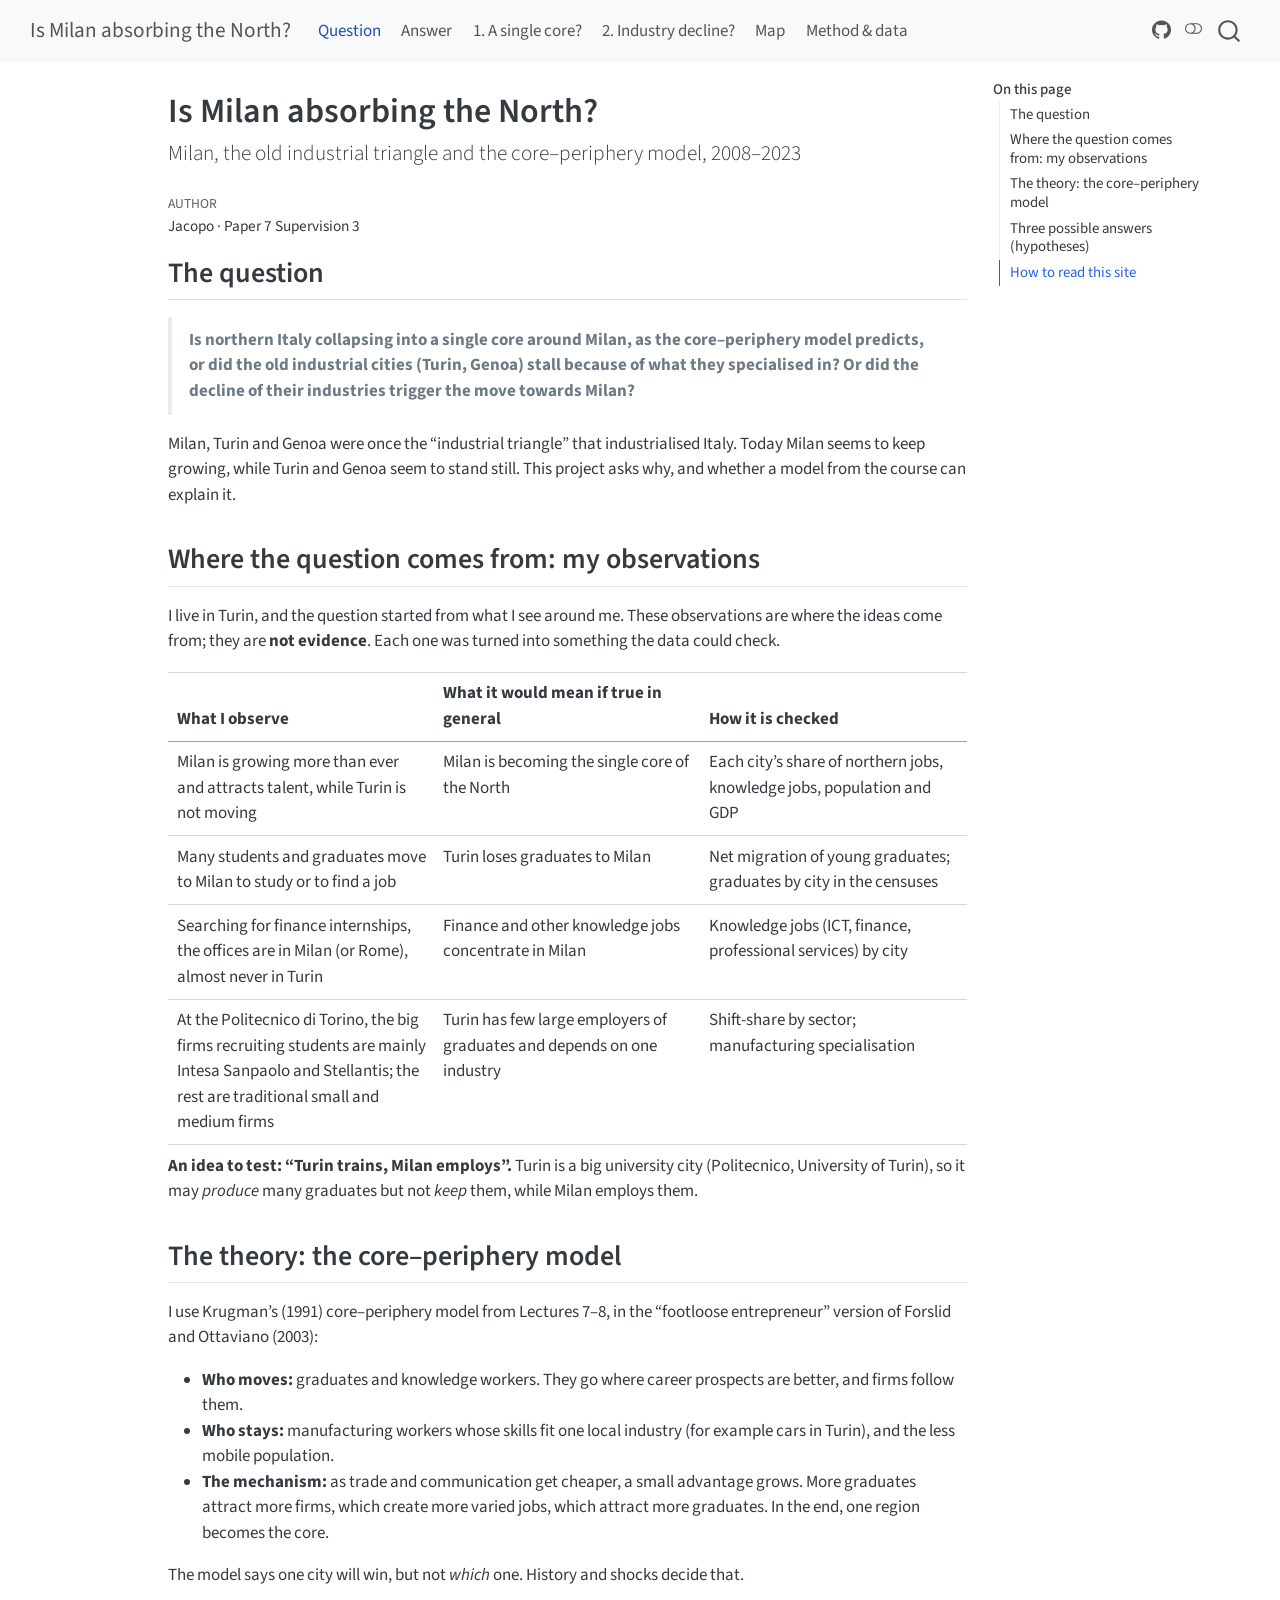
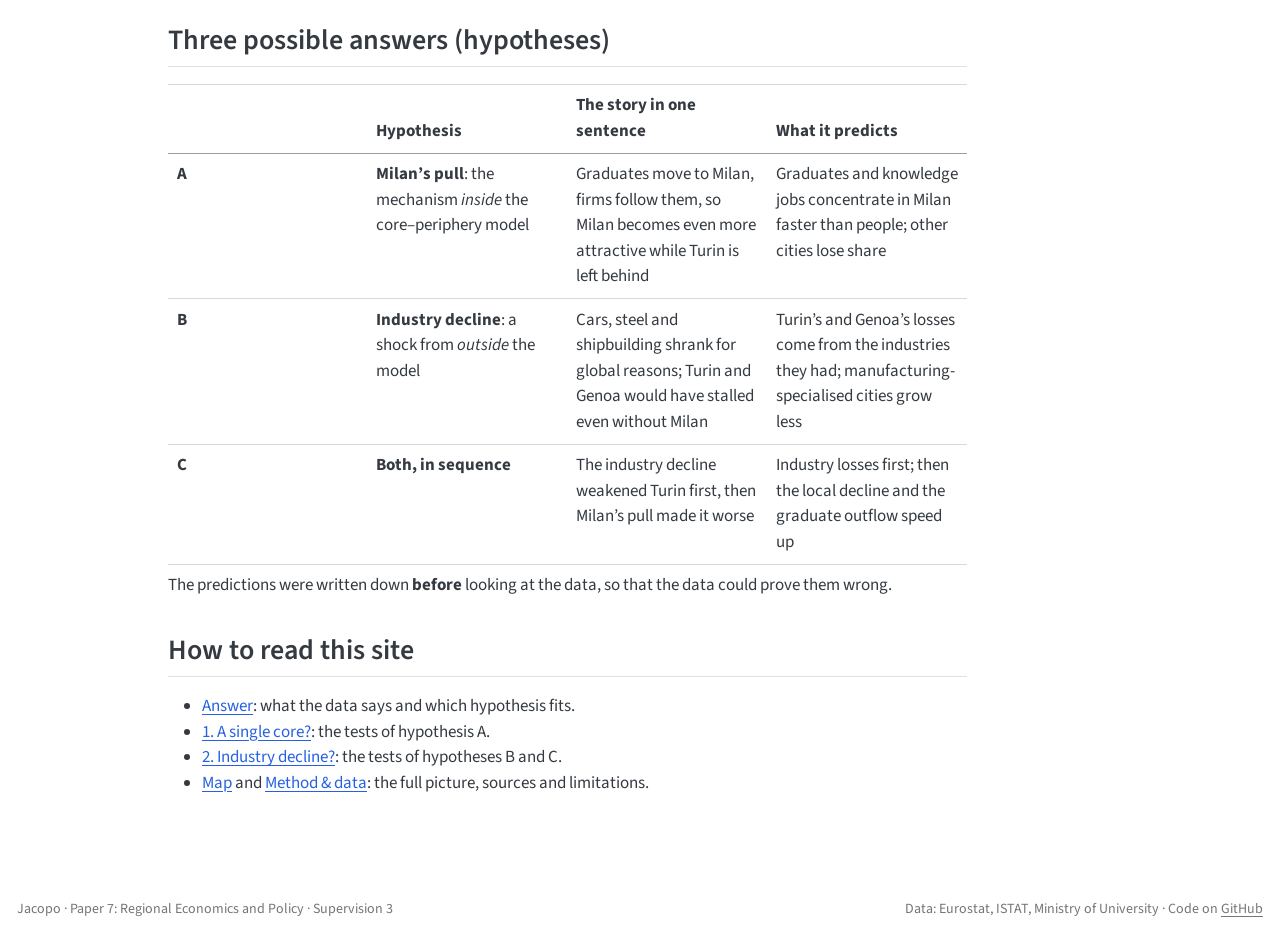
==== commit 93f61e95: "Built site for gh-pages" ====
--- a/index.html
+++ b/index.html
@@ -84,7 +84,7 @@
 <link rel="stylesheet" href="styles.css">
 </head>
 
-<body class="nav-fixed fullcontent quarto-light"><a id="quarto-skip-link" class="visually-hidden-focusable" href="#quarto-document-content">Skip to main content</a><script id="quarto-html-before-body" type="application/javascript">
+<body class="nav-fixed quarto-light"><a id="quarto-skip-link" class="visually-hidden-focusable" href="#quarto-document-content">Skip to main content</a><script id="quarto-html-before-body" type="application/javascript">
     const toggleBodyColorMode = (bsSheetEl) => {
       const mode = bsSheetEl.getAttribute("data-mode");
       const bodyEl = window.document.querySelector("body");
@@ -272,6 +272,10 @@
             <ul class="navbar-nav navbar-nav-scroll me-auto">
   <li class="nav-item">
     <a class="nav-link active" href="./index.html" aria-current="page"> 
+<span class="menu-text">Question</span></a>
+  </li>  
+  <li class="nav-item">
+    <a class="nav-link" href="./answer.html"> 
 <span class="menu-text">Answer</span></a>
   </li>  
   <li class="nav-item">
@@ -310,7 +314,19 @@
 <div id="quarto-content" class="quarto-container page-columns page-rows-contents page-layout-article page-navbar">
 <!-- sidebar -->
 <!-- margin-sidebar -->
-    
+    <div id="quarto-margin-sidebar" class="sidebar margin-sidebar">
+        <nav id="TOC" role="doc-toc" aria-labelledby="toc-title" class="toc-active">
+    <h2 id="toc-title">On this page</h2>
+   
+  <ul>
+  <li><a href="#the-question" id="toc-the-question" class="nav-link active" data-scroll-target="#the-question">The question</a></li>
+  <li><a href="#where-the-question-comes-from-my-observations" id="toc-where-the-question-comes-from-my-observations" class="nav-link" data-scroll-target="#where-the-question-comes-from-my-observations">Where the question comes from: my observations</a></li>
+  <li><a href="#the-theory-the-coreperiphery-model" id="toc-the-theory-the-coreperiphery-model" class="nav-link" data-scroll-target="#the-theory-the-coreperiphery-model">The theory: the core–periphery model</a></li>
+  <li><a href="#three-possible-answers-hypotheses" id="toc-three-possible-answers-hypotheses" class="nav-link" data-scroll-target="#three-possible-answers-hypotheses">Three possible answers (hypotheses)</a></li>
+  <li><a href="#how-to-read-this-site" id="toc-how-to-read-this-site" class="nav-link" data-scroll-target="#how-to-read-this-site">How to read this site</a></li>
+  </ul>
+</nav>
+    </div>
 <!-- main -->
 <main class="content" id="quarto-document-content" tabindex="-1">
 
@@ -341,47 +357,16 @@
 </header>
 
 
-<p><strong>The question.</strong> Is northern Italy collapsing into a single core around Milan, as the core–periphery model predicts, or did the old industrial cities (Turin, Genoa) stall because of what they specialised in? Or did the decline of their industries trigger the move towards Milan?</p>
-<section id="the-answer" class="level2">
-<h2 class="anchored" data-anchor-id="the-answer">The answer</h2>
-<p>Northern Italy is not collapsing into a single core around Milan. Milan is the North’s strongest labour market, and its lead in jobs has grown. But graduates and knowledge jobs, the mobile factors that the core–periphery model says should concentrate in the core, are no more concentrated in Milan today than they were in 2008 (knowledge jobs) or 2001 (graduates), and several other cities have grown alongside it. Turin’s and Genoa’s weaker performance is better explained by problems specific to each city than by Milan’s pull.</p>
-<div class="tiles">
-<div class="tile">
-<div class="value">
-14.2% → 15.9%
-</div>
-<div class="label">
-Milan’s share of northern jobs, 2008–2023
-</div>
-</div>
-<div class="tile">
-<div class="value">
-2.20 → 2.19
-</div>
-<div class="label">
-Milan’s knowledge jobs relative to population (home market ratio): flat
-</div>
-</div>
-<div class="tile">
-<div class="value">
-+14 per 1,000
-</div>
-<div class="label">
-Turin’s net gain of young graduates a year (northern average +9.5)
-</div>
-</div>
-<div class="tile">
-<div class="value">
-r = −0.09
-</div>
-<div class="label">
-Manufacturing specialisation vs job growth, 47 northern provinces: no link
-</div>
-</div>
-</div>
+<section id="the-question" class="level2">
+<h2 class="anchored" data-anchor-id="the-question">The question</h2>
+<blockquote class="blockquote">
+<p><strong>Is northern Italy collapsing into a single core around Milan, as the core–periphery model predicts, or did the old industrial cities (Turin, Genoa) stall because of what they specialised in? Or did the decline of their industries trigger the move towards Milan?</strong></p>
+</blockquote>
+<p>Milan, Turin and Genoa were once the “industrial triangle” that industrialised Italy. Today Milan seems to keep growing, while Turin and Genoa seem to stand still. This project asks why, and whether a model from the course can explain it.</p>
 </section>
-<section id="the-three-hypotheses" class="level2">
-<h2 class="anchored" data-anchor-id="the-three-hypotheses">The three hypotheses</h2>
+<section id="where-the-question-comes-from-my-observations" class="level2">
+<h2 class="anchored" data-anchor-id="where-the-question-comes-from-my-observations">Where the question comes from: my observations</h2>
+<p>I live in Turin, and the question started from what I see around me. These observations are where the ideas come from; they are <strong>not evidence</strong>. Each one was turned into something the data could check.</p>
 <table class="caption-top table">
 <colgroup>
 <col style="width: 33%">
@@ -390,49 +375,94 @@
 </colgroup>
 <thead>
 <tr class="header">
+<th>What I observe</th>
+<th>What it would mean if true in general</th>
+<th>How it is checked</th>
+</tr>
+</thead>
+<tbody>
+<tr class="odd">
+<td>Milan is growing more than ever and attracts talent, while Turin is not moving</td>
+<td>Milan is becoming the single core of the North</td>
+<td>Each city’s share of northern jobs, knowledge jobs, population and GDP</td>
+</tr>
+<tr class="even">
+<td>Many students and graduates move to Milan to study or to find a job</td>
+<td>Turin loses graduates to Milan</td>
+<td>Net migration of young graduates; graduates by city in the censuses</td>
+</tr>
+<tr class="odd">
+<td>Searching for finance internships, the offices are in Milan (or Rome), almost never in Turin</td>
+<td>Finance and other knowledge jobs concentrate in Milan</td>
+<td>Knowledge jobs (ICT, finance, professional services) by city</td>
+</tr>
+<tr class="even">
+<td>At the Politecnico di Torino, the big firms recruiting students are mainly Intesa Sanpaolo and Stellantis; the rest are traditional small and medium firms</td>
+<td>Turin has few large employers of graduates and depends on one industry</td>
+<td>Shift-share by sector; manufacturing specialisation</td>
+</tr>
+</tbody>
+</table>
+<p><strong>An idea to test: “Turin trains, Milan employs”.</strong> Turin is a big university city (Politecnico, University of Turin), so it may <em>produce</em> many graduates but not <em>keep</em> them, while Milan employs them.</p>
+</section>
+<section id="the-theory-the-coreperiphery-model" class="level2">
+<h2 class="anchored" data-anchor-id="the-theory-the-coreperiphery-model">The theory: the core–periphery model</h2>
+<p>I use Krugman’s (1991) core–periphery model from Lectures 7–8, in the “footloose entrepreneur” version of Forslid and Ottaviano (2003):</p>
+<ul>
+<li><strong>Who moves:</strong> graduates and knowledge workers. They go where career prospects are better, and firms follow them.</li>
+<li><strong>Who stays:</strong> manufacturing workers whose skills fit one local industry (for example cars in Turin), and the less mobile population.</li>
+<li><strong>The mechanism:</strong> as trade and communication get cheaper, a small advantage grows. More graduates attract more firms, which create more varied jobs, which attract more graduates. In the end, one region becomes the core.</li>
+</ul>
+<p>The model says one city will win, but not <em>which</em> one. History and shocks decide that.</p>
+</section>
+<section id="three-possible-answers-hypotheses" class="level2">
+<h2 class="anchored" data-anchor-id="three-possible-answers-hypotheses">Three possible answers (hypotheses)</h2>
+<table class="caption-top table">
+<colgroup>
+<col style="width: 25%">
+<col style="width: 25%">
+<col style="width: 25%">
+<col style="width: 25%">
+</colgroup>
+<thead>
+<tr class="header">
 <th></th>
 <th>Hypothesis</th>
-<th>Verdict</th>
+<th>The story in one sentence</th>
+<th>What it predicts</th>
 </tr>
 </thead>
 <tbody>
 <tr class="odd">
 <td><strong>A</strong></td>
-<td><strong>Milan’s pull.</strong> Graduates and firms concentrate in Milan (Forslid–Ottaviano version of Krugman’s core–periphery model)</td>
-<td><span class="verdict">Fails in its strong form</span>: Milan grows, but it does not absorb the North</td>
+<td><strong>Milan’s pull</strong>: the mechanism <em>inside</em> the core–periphery model</td>
+<td>Graduates move to Milan, firms follow them, so Milan becomes even more attractive while Turin is left behind</td>
+<td>Graduates and knowledge jobs concentrate in Milan faster than people; other cities lose share</td>
 </tr>
 <tr class="even">
 <td><strong>B</strong></td>
-<td><strong>Industry decline.</strong> Turin and Genoa stalled because their industries declined</td>
-<td><span class="verdict">Holds only narrowly</span>: Turin’s particular industry, not manufacturing as such</td>
+<td><strong>Industry decline</strong>: a shock from <em>outside</em> the model</td>
+<td>Cars, steel and shipbuilding shrank for global reasons; Turin and Genoa would have stalled even without Milan</td>
+<td>Turin’s and Genoa’s losses come from the industries they had; manufacturing-specialised cities grow less</td>
 </tr>
 <tr class="odd">
 <td><strong>C</strong></td>
-<td><strong>Shock, then amplification.</strong> The industry decline came first, then Milan’s pull made it worse</td>
-<td><span class="verdict">Timing fits, mechanism doesn’t</span>: Turin declines after 2014, but shows no graduate outflow</td>
+<td><strong>Both, in sequence</strong></td>
+<td>The industry decline weakened Turin first, then Milan’s pull made it worse</td>
+<td>Industry losses first; then the local decline and the graduate outflow speed up</td>
 </tr>
 </tbody>
 </table>
-<p>The best overall account combines a narrow version of B for Turin with a separate, logistics-related decline for Genoa, while Milan grows alongside other cities rather than at their expense.</p>
+<p>The predictions were written down <strong>before</strong> looking at the data, so that the data could prove them wrong.</p>
 </section>
-<section id="explore-the-evidence" class="level2">
-<h2 class="anchored" data-anchor-id="explore-the-evidence">Explore the evidence</h2>
+<section id="how-to-read-this-site" class="level2">
+<h2 class="anchored" data-anchor-id="how-to-read-this-site">How to read this site</h2>
 <ul>
-<li><strong><a href="./part1.html">1. A single core?</a></strong>: who gained share of jobs, knowledge jobs and graduates, and where young graduates move.</li>
-<li><strong><a href="./part2.html">2. Industry decline?</a></strong>: shift-share for any of the nine cities, and specialisation across the North.</li>
-<li><strong><a href="./map.html">Map</a></strong>: growth and specialisation across the 47 northern provinces.</li>
-<li><strong><a href="./method.html">Method &amp; data</a></strong>: theory, hypotheses, tests, sources, limitations and how to reproduce everything.</li>
+<li><strong><a href="./answer.html">Answer</a></strong>: what the data says and which hypothesis fits.</li>
+<li><strong><a href="./part1.html">1. A single core?</a></strong>: the tests of hypothesis A.</li>
+<li><strong><a href="./part2.html">2. Industry decline?</a></strong>: the tests of hypotheses B and C.</li>
+<li><strong><a href="./map.html">Map</a></strong> and <strong><a href="./method.html">Method &amp; data</a></strong>: the full picture, sources and limitations.</li>
 </ul>
-<div class="callout callout-style-simple callout-note">
-<div class="callout-body d-flex">
-<div class="callout-icon-container">
-<i class="callout-icon"></i>
-</div>
-<div class="callout-body-container">
-<p>All charts are interactive: hover for exact values, and use the controls above each chart. The results describe patterns that are consistent with or against each hypothesis; they do not prove causes.</p>
-</div>
-</div>
-</div>
 
 
 </section>
@@ -559,7 +589,7 @@
     }
       var localhostRegex = new RegExp(/^(?:http|https):\/\/localhost\:?[0-9]*\//);
       var mailtoRegex = new RegExp(/^mailto:/);
-        var filterRegex = new RegExp('/' + window.location.host + '/');
+        var filterRegex = new RegExp("https:\/\/jinjacopo\.github\.io\/land-economy-supervision\/");
       var isInternal = (href) => {
           return filterRegex.test(href) || localhostRegex.test(href) || mailtoRegex.test(href);
       }
--- a/styles.css
+++ b/styles.css
@@ -33,3 +33,9 @@
 
 /* Observable inputs: keep labels readable in both themes */
 form label { color: inherit; }
+
+/* Test tables on the Part 1 and Part 2 pages: compact, so seven columns fit */
+.test-table table { font-size: 0.85rem; }
+.test-table th, .test-table td { vertical-align: top; padding: 0.4rem 0.5rem; }
+.test-table td:first-child { white-space: nowrap; }
+.test-table td:last-child { background: rgba(42, 120, 214, 0.07); }
